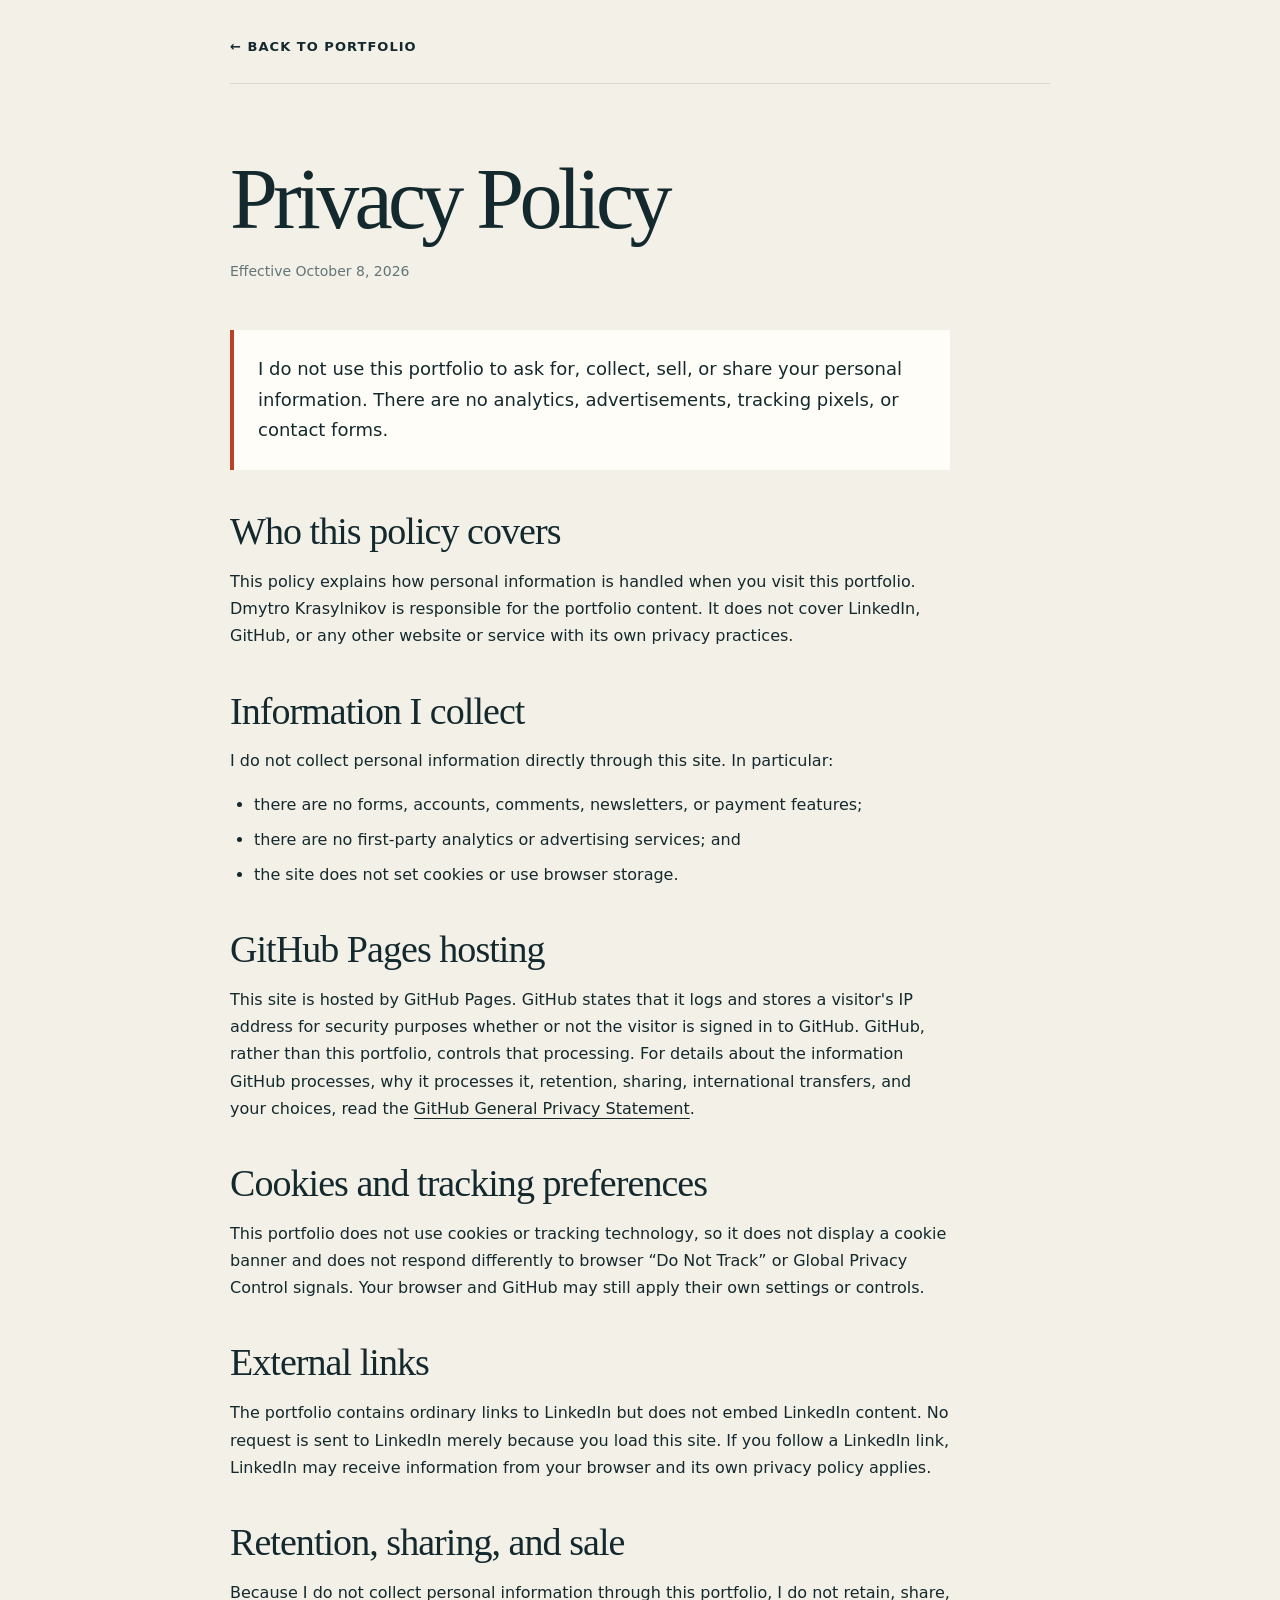
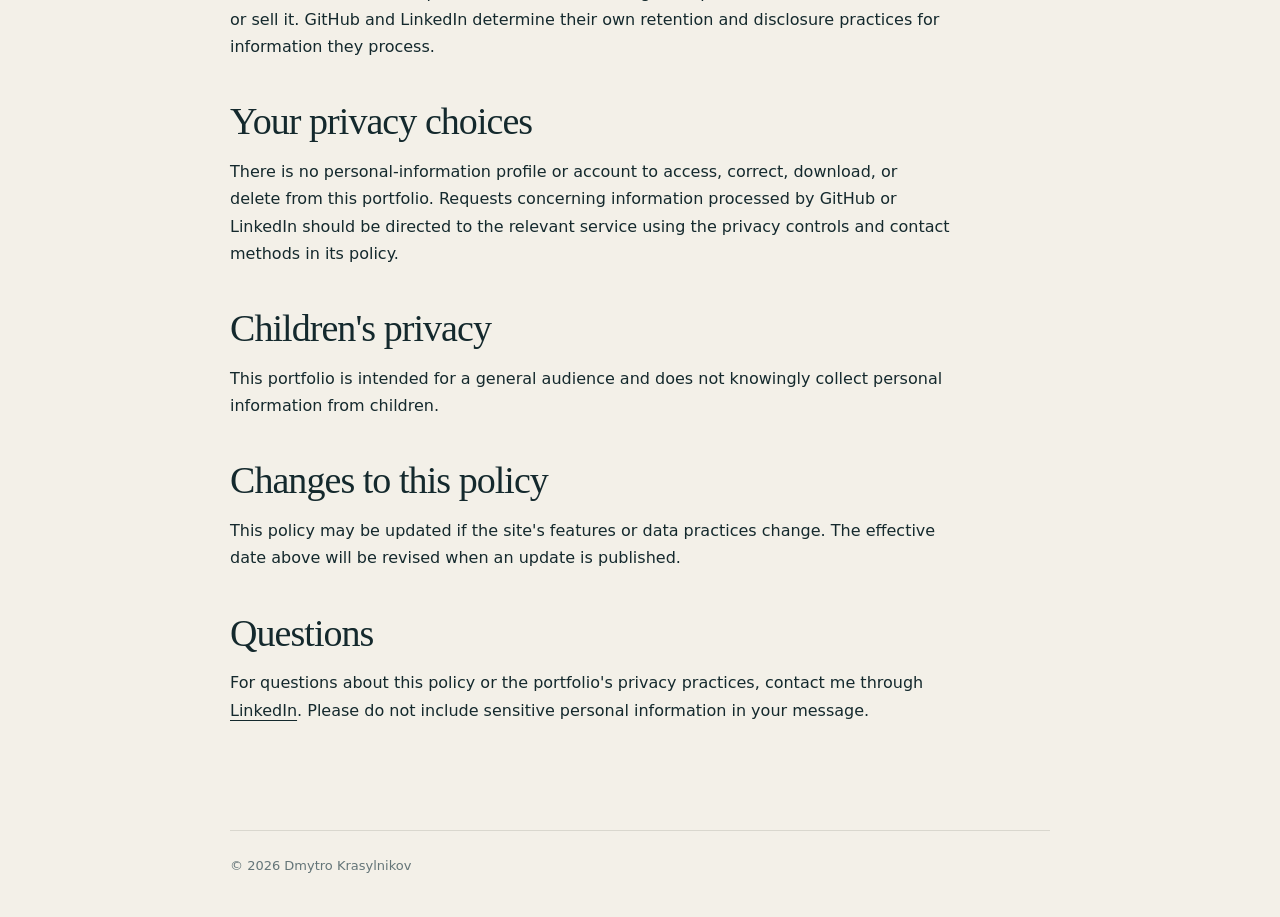
==== privacy.html @ 49774d90 "Clarify portfolio privacy practices" ====
<!doctype html>
<html lang="en">
<head>
  <meta charset="utf-8">
  <meta name="viewport" content="width=device-width, initial-scale=1">
  <meta name="description" content="Privacy policy for Dmytro Krasylnikov's portfolio website.">
  <meta name="referrer" content="no-referrer">
  <meta name="theme-color" content="#f3f0e8">
  <title>Privacy Policy — Dmytro Krasylnikov</title>
  <style>
    :root {
      --ink: #14292d;
      --muted: #647578;
      --paper: #f3f0e8;
      --card: #fffdf7;
      --accent: #b84127;
      --line: #d9d7ce;
      --display: Georgia, "Times New Roman", serif;
      --body: Inter, ui-sans-serif, system-ui, -apple-system, BlinkMacSystemFont, "Segoe UI", sans-serif;
    }

    * { box-sizing: border-box; }
    body { margin: 0; color: var(--ink); background: var(--paper); font-family: var(--body); line-height: 1.7; }
    a { color: inherit; text-underline-offset: 4px; }
    a:hover { color: var(--accent); }
    a:focus-visible { outline: 3px solid var(--accent); outline-offset: 4px; }
    header, main, footer { width: min(100% - 40px, 820px); margin-inline: auto; }
    header { padding: 32px 0 24px; border-bottom: 1px solid var(--line); }
    header a { font-size: 13px; font-weight: 800; letter-spacing: .08em; text-decoration: none; text-transform: uppercase; }
    main { padding: 70px 0 90px; }
    h1, h2 { font-family: var(--display); font-weight: 400; line-height: 1.05; }
    h1 { max-width: 700px; margin: 0 0 16px; font-size: clamp(48px, 10vw, 86px); letter-spacing: -.055em; }
    h2 { margin: 42px 0 12px; font-size: clamp(27px, 5vw, 38px); letter-spacing: -.025em; }
    p, li { max-width: 720px; }
    ul { padding-left: 24px; }
    li + li { margin-top: 8px; }
    .effective-date { margin-bottom: 46px; color: var(--muted); font-size: 14px; }
    .summary { padding: 24px; border-left: 4px solid var(--accent); background: var(--card); font-size: 18px; }
    footer { padding: 24px 0 40px; border-top: 1px solid var(--line); color: var(--muted); font-size: 13px; }

    @media print {
      body { color: #000; background: #fff; }
      header, footer { display: none; }
      main { width: auto; padding: 0; }
    }
  </style>
</head>
<body>
  <header>
    <a href="index.html">← Back to portfolio</a>
  </header>

  <main>
    <h1>Privacy Policy</h1>
    <p class="effective-date">Effective October 8, 2026</p>

    <p class="summary">I do not use this portfolio to ask for, collect, sell, or share your personal information. There are no analytics, advertisements, tracking pixels, or contact forms.</p>

    <h2>Who this policy covers</h2>
    <p>This policy explains how personal information is handled when you visit this portfolio. Dmytro Krasylnikov is responsible for the portfolio content. It does not cover LinkedIn, GitHub, or any other website or service with its own privacy practices.</p>

    <h2>Information I collect</h2>
    <p>I do not collect personal information directly through this site. In particular:</p>
    <ul>
      <li>there are no forms, accounts, comments, newsletters, or payment features;</li>
      <li>there are no first-party analytics or advertising services; and</li>
      <li>the site does not set cookies or use browser storage.</li>
    </ul>

    <h2>GitHub Pages hosting</h2>
    <p>This site is hosted by GitHub Pages. GitHub states that it logs and stores a visitor's IP address for security purposes whether or not the visitor is signed in to GitHub. GitHub, rather than this portfolio, controls that processing. For details about the information GitHub processes, why it processes it, retention, sharing, international transfers, and your choices, read the <a href="https://docs.github.com/en/site-policy/privacy-policies/github-general-privacy-statement" rel="noreferrer">GitHub General Privacy Statement</a>.</p>

    <h2>Cookies and tracking preferences</h2>
    <p>This portfolio does not use cookies or tracking technology, so it does not display a cookie banner and does not respond differently to browser “Do Not Track” or Global Privacy Control signals. Your browser and GitHub may still apply their own settings or controls.</p>

    <h2>External links</h2>
    <p>The portfolio contains ordinary links to LinkedIn but does not embed LinkedIn content. No request is sent to LinkedIn merely because you load this site. If you follow a LinkedIn link, LinkedIn may receive information from your browser and its own privacy policy applies.</p>

    <h2>Retention, sharing, and sale</h2>
    <p>Because I do not collect personal information through this portfolio, I do not retain, share, or sell it. GitHub and LinkedIn determine their own retention and disclosure practices for information they process.</p>

    <h2>Your privacy choices</h2>
    <p>There is no personal-information profile or account to access, correct, download, or delete from this portfolio. Requests concerning information processed by GitHub or LinkedIn should be directed to the relevant service using the privacy controls and contact methods in its policy.</p>

    <h2>Children's privacy</h2>
    <p>This portfolio is intended for a general audience and does not knowingly collect personal information from children.</p>

    <h2>Changes to this policy</h2>
    <p>This policy may be updated if the site's features or data practices change. The effective date above will be revised when an update is published.</p>

    <h2>Questions</h2>
    <p>For questions about this policy or the portfolio's privacy practices, contact me through <a href="https://www.linkedin.com/in/dmytro-krasylnikov-5a0763a7" rel="me noreferrer">LinkedIn</a>. Please do not include sensitive personal information in your message.</p>
  </main>

  <footer>© 2026 Dmytro Krasylnikov</footer>
</body>
</html>
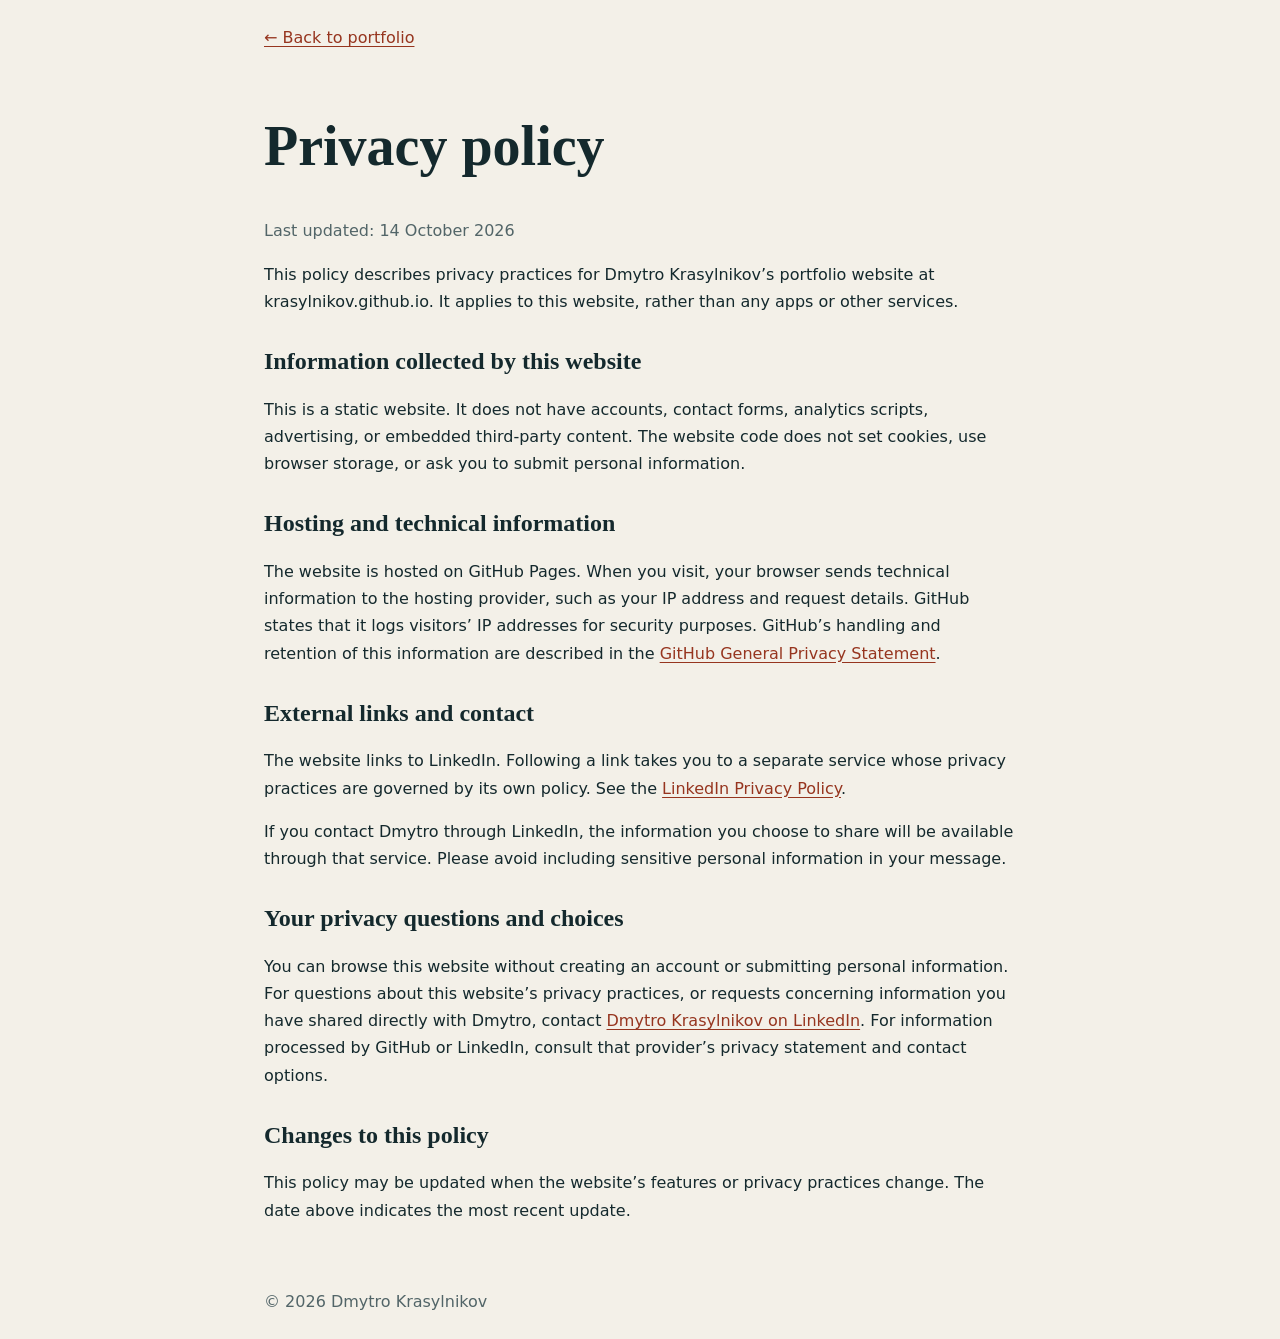
==== commit e4d9a713: "Add portfolio privacy policy and footer link" ====
--- a/privacy.html
+++ b/privacy.html
@@ -3,95 +3,46 @@
 <head>
   <meta charset="utf-8">
   <meta name="viewport" content="width=device-width, initial-scale=1">
-  <meta name="description" content="Privacy policy for Dmytro Krasylnikov's portfolio website.">
-  <meta name="referrer" content="no-referrer">
-  <meta name="theme-color" content="#f3f0e8">
+  <meta name="description" content="Privacy policy for Dmytro Krasylnikov’s portfolio website.">
   <title>Privacy Policy — Dmytro Krasylnikov</title>
   <style>
-    :root {
-      --ink: #14292d;
-      --muted: #647578;
-      --paper: #f3f0e8;
-      --card: #fffdf7;
-      --accent: #b84127;
-      --line: #d9d7ce;
-      --display: Georgia, "Times New Roman", serif;
-      --body: Inter, ui-sans-serif, system-ui, -apple-system, BlinkMacSystemFont, "Segoe UI", sans-serif;
-    }
-
+    :root { color-scheme: light; }
     * { box-sizing: border-box; }
-    body { margin: 0; color: var(--ink); background: var(--paper); font-family: var(--body); line-height: 1.7; }
-    a { color: inherit; text-underline-offset: 4px; }
-    a:hover { color: var(--accent); }
-    a:focus-visible { outline: 3px solid var(--accent); outline-offset: 4px; }
-    header, main, footer { width: min(100% - 40px, 820px); margin-inline: auto; }
-    header { padding: 32px 0 24px; border-bottom: 1px solid var(--line); }
-    header a { font-size: 13px; font-weight: 800; letter-spacing: .08em; text-decoration: none; text-transform: uppercase; }
-    main { padding: 70px 0 90px; }
-    h1, h2 { font-family: var(--display); font-weight: 400; line-height: 1.05; }
-    h1 { max-width: 700px; margin: 0 0 16px; font-size: clamp(48px, 10vw, 86px); letter-spacing: -.055em; }
-    h2 { margin: 42px 0 12px; font-size: clamp(27px, 5vw, 38px); letter-spacing: -.025em; }
-    p, li { max-width: 720px; }
-    ul { padding-left: 24px; }
-    li + li { margin-top: 8px; }
-    .effective-date { margin-bottom: 46px; color: var(--muted); font-size: 14px; }
-    .summary { padding: 24px; border-left: 4px solid var(--accent); background: var(--card); font-size: 18px; }
-    footer { padding: 24px 0 40px; border-top: 1px solid var(--line); color: var(--muted); font-size: 13px; }
-
-    @media print {
-      body { color: #000; background: #fff; }
-      header, footer { display: none; }
-      main { width: auto; padding: 0; }
-    }
+    body { margin: 0; background: #f3f0e8; color: #14292d; font-family: system-ui, sans-serif; line-height: 1.7; }
+    header, main, footer { max-width: 800px; margin: auto; padding: 24px; }
+    main { padding-top: 0; }
+    h1, h2 { font-family: Georgia, serif; line-height: 1.2; }
+    h1 { font-size: clamp(2.2rem, 6vw, 3.5rem); }
+    h2 { margin-top: 2rem; }
+    a { color: #96351f; text-underline-offset: 3px; }
+    a:focus-visible { outline: 3px solid #b84127; outline-offset: 4px; }
+    .updated, footer { color: #526568; }
+    @media print { body { background: white; color: black; } a { color: black; } }
   </style>
 </head>
 <body>
-  <header>
-    <a href="index.html">← Back to portfolio</a>
-  </header>
+  <header><a href="index.html">← Back to portfolio</a></header>
+  <main id="main-content">
+    <h1>Privacy policy</h1>
+    <p class="updated">Last updated: <time datetime="2026-10-14">14 October 2026</time></p>
+    <p>This policy describes privacy practices for Dmytro Krasylnikov’s portfolio website at krasylnikov.github.io. It applies to this website, rather than any apps or other services.</p>
 
-  <main>
-    <h1>Privacy Policy</h1>
-    <p class="effective-date">Effective October 8, 2026</p>
+    <h2>Information collected by this website</h2>
+    <p>This is a static website. It does not have accounts, contact forms, analytics scripts, advertising, or embedded third-party content. The website code does not set cookies, use browser storage, or ask you to submit personal information.</p>
 
-    <p class="summary">I do not use this portfolio to ask for, collect, sell, or share your personal information. There are no analytics, advertisements, tracking pixels, or contact forms.</p>
+    <h2>Hosting and technical information</h2>
+    <p>The website is hosted on GitHub Pages. When you visit, your browser sends technical information to the hosting provider, such as your IP address and request details. GitHub states that it logs visitors’ IP addresses for security purposes. GitHub’s handling and retention of this information are described in the <a href="https://docs.github.com/en/site-policy/privacy-policies/github-general-privacy-statement">GitHub General Privacy Statement</a>.</p>
 
-    <h2>Who this policy covers</h2>
-    <p>This policy explains how personal information is handled when you visit this portfolio. Dmytro Krasylnikov is responsible for the portfolio content. It does not cover LinkedIn, GitHub, or any other website or service with its own privacy practices.</p>
+    <h2>External links and contact</h2>
+    <p>The website links to LinkedIn. Following a link takes you to a separate service whose privacy practices are governed by its own policy. See the <a href="https://www.linkedin.com/legal/privacy-policy">LinkedIn Privacy Policy</a>.</p>
+    <p>If you contact Dmytro through LinkedIn, the information you choose to share will be available through that service. Please avoid including sensitive personal information in your message.</p>
 
-    <h2>Information I collect</h2>
-    <p>I do not collect personal information directly through this site. In particular:</p>
-    <ul>
-      <li>there are no forms, accounts, comments, newsletters, or payment features;</li>
-      <li>there are no first-party analytics or advertising services; and</li>
-      <li>the site does not set cookies or use browser storage.</li>
-    </ul>
-
-    <h2>GitHub Pages hosting</h2>
-    <p>This site is hosted by GitHub Pages. GitHub states that it logs and stores a visitor's IP address for security purposes whether or not the visitor is signed in to GitHub. GitHub, rather than this portfolio, controls that processing. For details about the information GitHub processes, why it processes it, retention, sharing, international transfers, and your choices, read the <a href="https://docs.github.com/en/site-policy/privacy-policies/github-general-privacy-statement" rel="noreferrer">GitHub General Privacy Statement</a>.</p>
-
-    <h2>Cookies and tracking preferences</h2>
-    <p>This portfolio does not use cookies or tracking technology, so it does not display a cookie banner and does not respond differently to browser “Do Not Track” or Global Privacy Control signals. Your browser and GitHub may still apply their own settings or controls.</p>
-
-    <h2>External links</h2>
-    <p>The portfolio contains ordinary links to LinkedIn but does not embed LinkedIn content. No request is sent to LinkedIn merely because you load this site. If you follow a LinkedIn link, LinkedIn may receive information from your browser and its own privacy policy applies.</p>
-
-    <h2>Retention, sharing, and sale</h2>
-    <p>Because I do not collect personal information through this portfolio, I do not retain, share, or sell it. GitHub and LinkedIn determine their own retention and disclosure practices for information they process.</p>
-
-    <h2>Your privacy choices</h2>
-    <p>There is no personal-information profile or account to access, correct, download, or delete from this portfolio. Requests concerning information processed by GitHub or LinkedIn should be directed to the relevant service using the privacy controls and contact methods in its policy.</p>
-
-    <h2>Children's privacy</h2>
-    <p>This portfolio is intended for a general audience and does not knowingly collect personal information from children.</p>
+    <h2>Your privacy questions and choices</h2>
+    <p>You can browse this website without creating an account or submitting personal information. For questions about this website’s privacy practices, or requests concerning information you have shared directly with Dmytro, contact <a href="https://www.linkedin.com/in/dmytro-krasylnikov-5a0763a7">Dmytro Krasylnikov on LinkedIn</a>. For information processed by GitHub or LinkedIn, consult that provider’s privacy statement and contact options.</p>
 
     <h2>Changes to this policy</h2>
-    <p>This policy may be updated if the site's features or data practices change. The effective date above will be revised when an update is published.</p>
-
-    <h2>Questions</h2>
-    <p>For questions about this policy or the portfolio's privacy practices, contact me through <a href="https://www.linkedin.com/in/dmytro-krasylnikov-5a0763a7" rel="me noreferrer">LinkedIn</a>. Please do not include sensitive personal information in your message.</p>
+    <p>This policy may be updated when the website’s features or privacy practices change. The date above indicates the most recent update.</p>
   </main>
-
   <footer>© 2026 Dmytro Krasylnikov</footer>
 </body>
 </html>
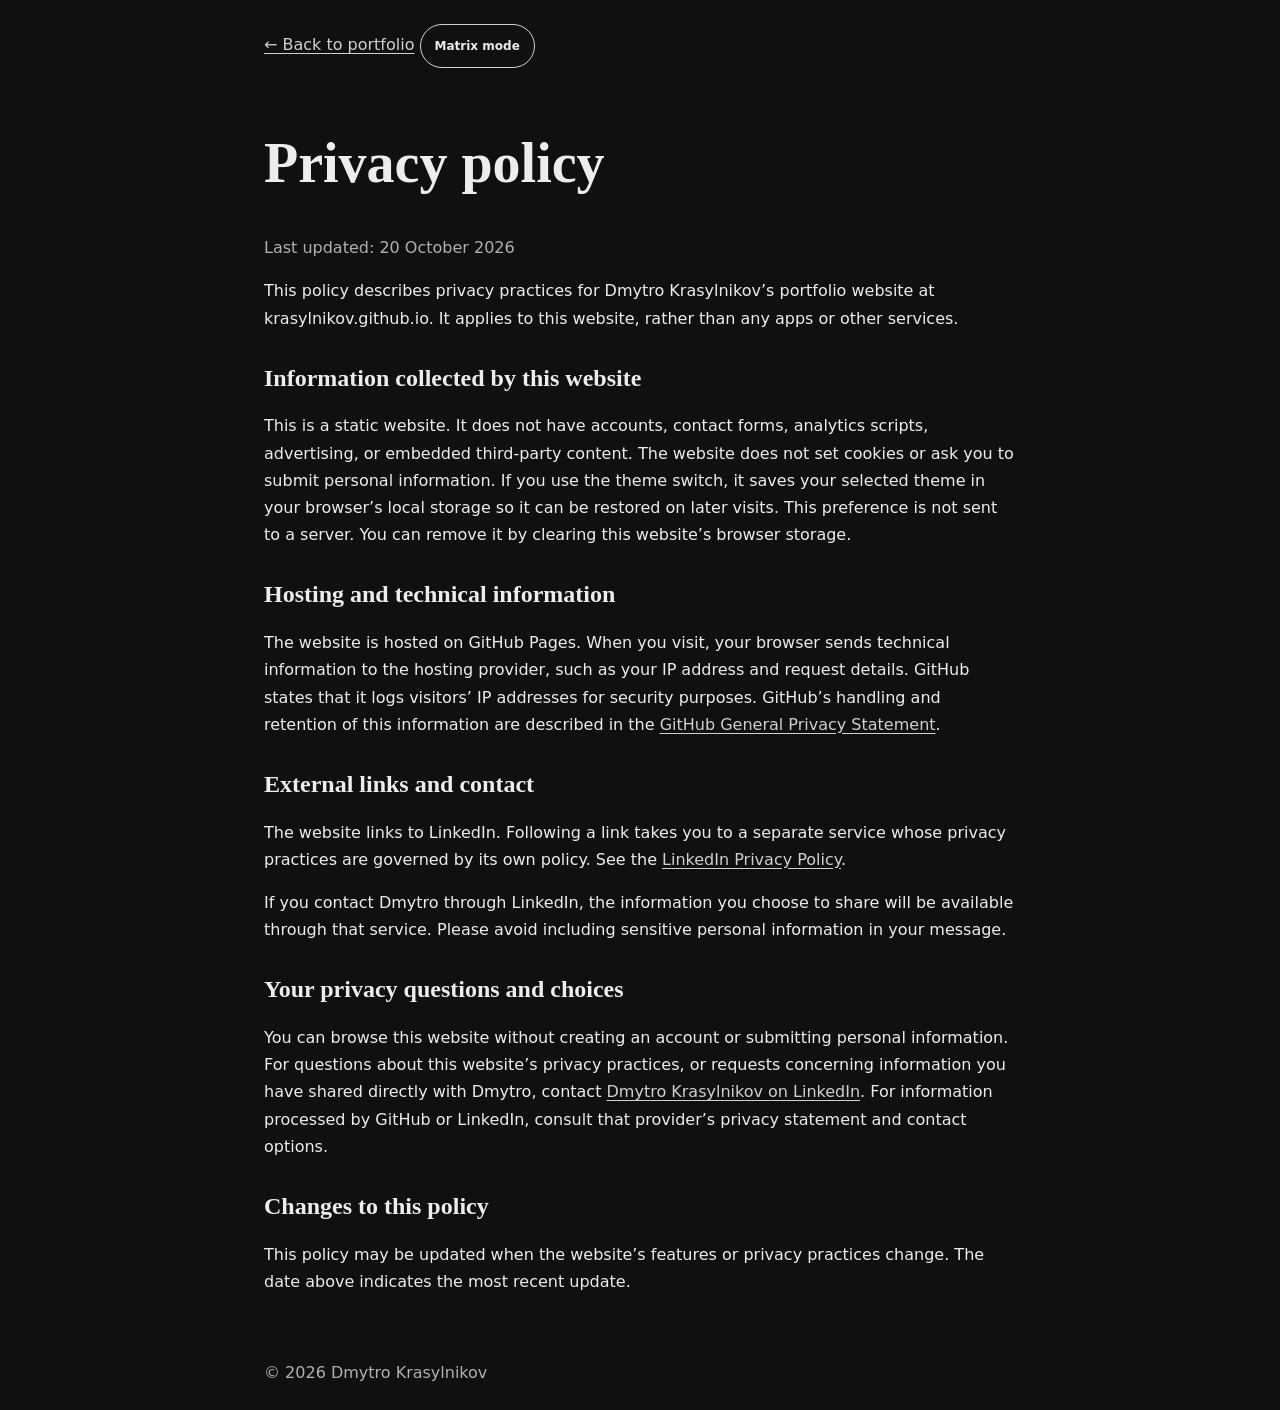
==== commit 72055ede: "Add MIT license and switchable noir and Matrix themes" ====
--- a/privacy.html
+++ b/privacy.html
@@ -4,31 +4,34 @@
   <meta charset="utf-8">
   <meta name="viewport" content="width=device-width, initial-scale=1">
   <meta name="description" content="Privacy policy for Dmytro Krasylnikov’s portfolio website.">
+  <meta name="theme-color" content="#101010">
   <title>Privacy Policy — Dmytro Krasylnikov</title>
   <style>
-    :root { color-scheme: light; }
+    :root { color-scheme: dark; }
     * { box-sizing: border-box; }
-    body { margin: 0; background: #f3f0e8; color: #14292d; font-family: system-ui, sans-serif; line-height: 1.7; }
+    body { margin: 0; background: #101010; color: #ededed; font-family: system-ui, sans-serif; line-height: 1.7; }
     header, main, footer { max-width: 800px; margin: auto; padding: 24px; }
     main { padding-top: 0; }
     h1, h2 { font-family: Georgia, serif; line-height: 1.2; }
     h1 { font-size: clamp(2.2rem, 6vw, 3.5rem); }
     h2 { margin-top: 2rem; }
-    a { color: #96351f; text-underline-offset: 3px; }
-    a:focus-visible { outline: 3px solid #b84127; outline-offset: 4px; }
-    .updated, footer { color: #526568; }
-    @media print { body { background: white; color: black; } a { color: black; } }
+    a { color: #d0d0d0; text-underline-offset: 3px; }
+    a:focus-visible { outline: 3px solid #d0d0d0; outline-offset: 4px; }
+    .updated, footer { color: #b0b0b0; }
+    @media print { :root { color-scheme: light; } .updated, footer { color: #333; } body { background: white; color: black; } a { color: black; } }
   </style>
+  <link rel="stylesheet" href="theme.css">
+  <script src="theme.js"></script>
 </head>
 <body>
-  <header><a href="index.html">← Back to portfolio</a></header>
+  <header><a href="index.html">← Back to portfolio</a> <button class="theme-toggle" type="button" aria-pressed="false" hidden>Matrix mode</button></header>
   <main id="main-content">
     <h1>Privacy policy</h1>
-    <p class="updated">Last updated: <time datetime="2026-10-14">14 October 2026</time></p>
+    <p class="updated">Last updated: <time datetime="2026-10-20">20 October 2026</time></p>
     <p>This policy describes privacy practices for Dmytro Krasylnikov’s portfolio website at krasylnikov.github.io. It applies to this website, rather than any apps or other services.</p>
 
     <h2>Information collected by this website</h2>
-    <p>This is a static website. It does not have accounts, contact forms, analytics scripts, advertising, or embedded third-party content. The website code does not set cookies, use browser storage, or ask you to submit personal information.</p>
+    <p>This is a static website. It does not have accounts, contact forms, analytics scripts, advertising, or embedded third-party content. The website does not set cookies or ask you to submit personal information. If you use the theme switch, it saves your selected theme in your browser’s local storage so it can be restored on later visits. This preference is not sent to a server. You can remove it by clearing this website’s browser storage.</p>
 
     <h2>Hosting and technical information</h2>
     <p>The website is hosted on GitHub Pages. When you visit, your browser sends technical information to the hosting provider, such as your IP address and request details. GitHub states that it logs visitors’ IP addresses for security purposes. GitHub’s handling and retention of this information are described in the <a href="https://docs.github.com/en/site-policy/privacy-policies/github-general-privacy-statement">GitHub General Privacy Statement</a>.</p>
--- a/theme.css
+++ b/theme.css
@@ -0,0 +1,46 @@
+.theme-toggle {
+  min-height: 44px;
+  padding: 9px 14px;
+  border: 1px solid var(--accent, #d0d0d0);
+  border-radius: 999px;
+  color: var(--ink, #ededed);
+  background: var(--paper, #101010);
+  font: 700 12px system-ui, sans-serif;
+  cursor: pointer;
+}
+.theme-toggle:hover { color: var(--paper, #101010); background: var(--ink, #ededed); }
+.theme-toggle:focus-visible { outline: 3px solid var(--accent, #d0d0d0); outline-offset: 4px; }
+@media screen {
+  :root[data-theme="matrix"] {
+    --ink: #b7ffc8;
+    --muted: #82c997;
+    --paper: #030a05;
+    --card: #0a1b0f;
+    --accent: #39ff77;
+    --accent-bright: #39ff77;
+    --aqua: #0b2012;
+    --line: #285c37;
+    --display: "Courier New", monospace;
+    --body: "Courier New", monospace;
+  }
+  [data-theme="matrix"] body { color: var(--ink); background: var(--paper); font-family: var(--body); }
+  [data-theme="matrix"] .site-header { background: rgba(3, 10, 5, .94); }
+  [data-theme="matrix"] .band, [data-theme="matrix"] footer { color: var(--ink); background: #020603; }
+  [data-theme="matrix"] .hero-note, [data-theme="matrix"] .school, [data-theme="matrix"] .quote { background: var(--card); }
+  [data-theme="matrix"] .hero::before, [data-theme="matrix"] .hero-note,
+  [data-theme="matrix"] .job, [data-theme="matrix"] .skill-list li,
+  [data-theme="matrix"] .copyright { border-color: var(--line); }
+  [data-theme="matrix"] .job time, [data-theme="matrix"] .job .place,
+  [data-theme="matrix"] .job p, [data-theme="matrix"] .school p,
+  [data-theme="matrix"] .updated { color: var(--muted); }
+  [data-theme="matrix"] .job .company { color: var(--accent); }
+  [data-theme="matrix"] h1, [data-theme="matrix"] h2 { font-family: var(--display); }
+  [data-theme="matrix"] a:focus-visible { outline-color: var(--accent); }
+  [data-theme="matrix"] main > p a, [data-theme="matrix"] header > a { color: var(--accent); }
+  [data-theme="matrix"] h1 span { text-shadow: 0 0 22px rgba(57, 255, 119, .2); }
+}
+@media (max-width: 760px) {
+  .site-header nav { gap: 10px; }
+  .site-header .profile-link { padding-inline: 10px; }
+}
+@media print { .theme-toggle { display: none; } }
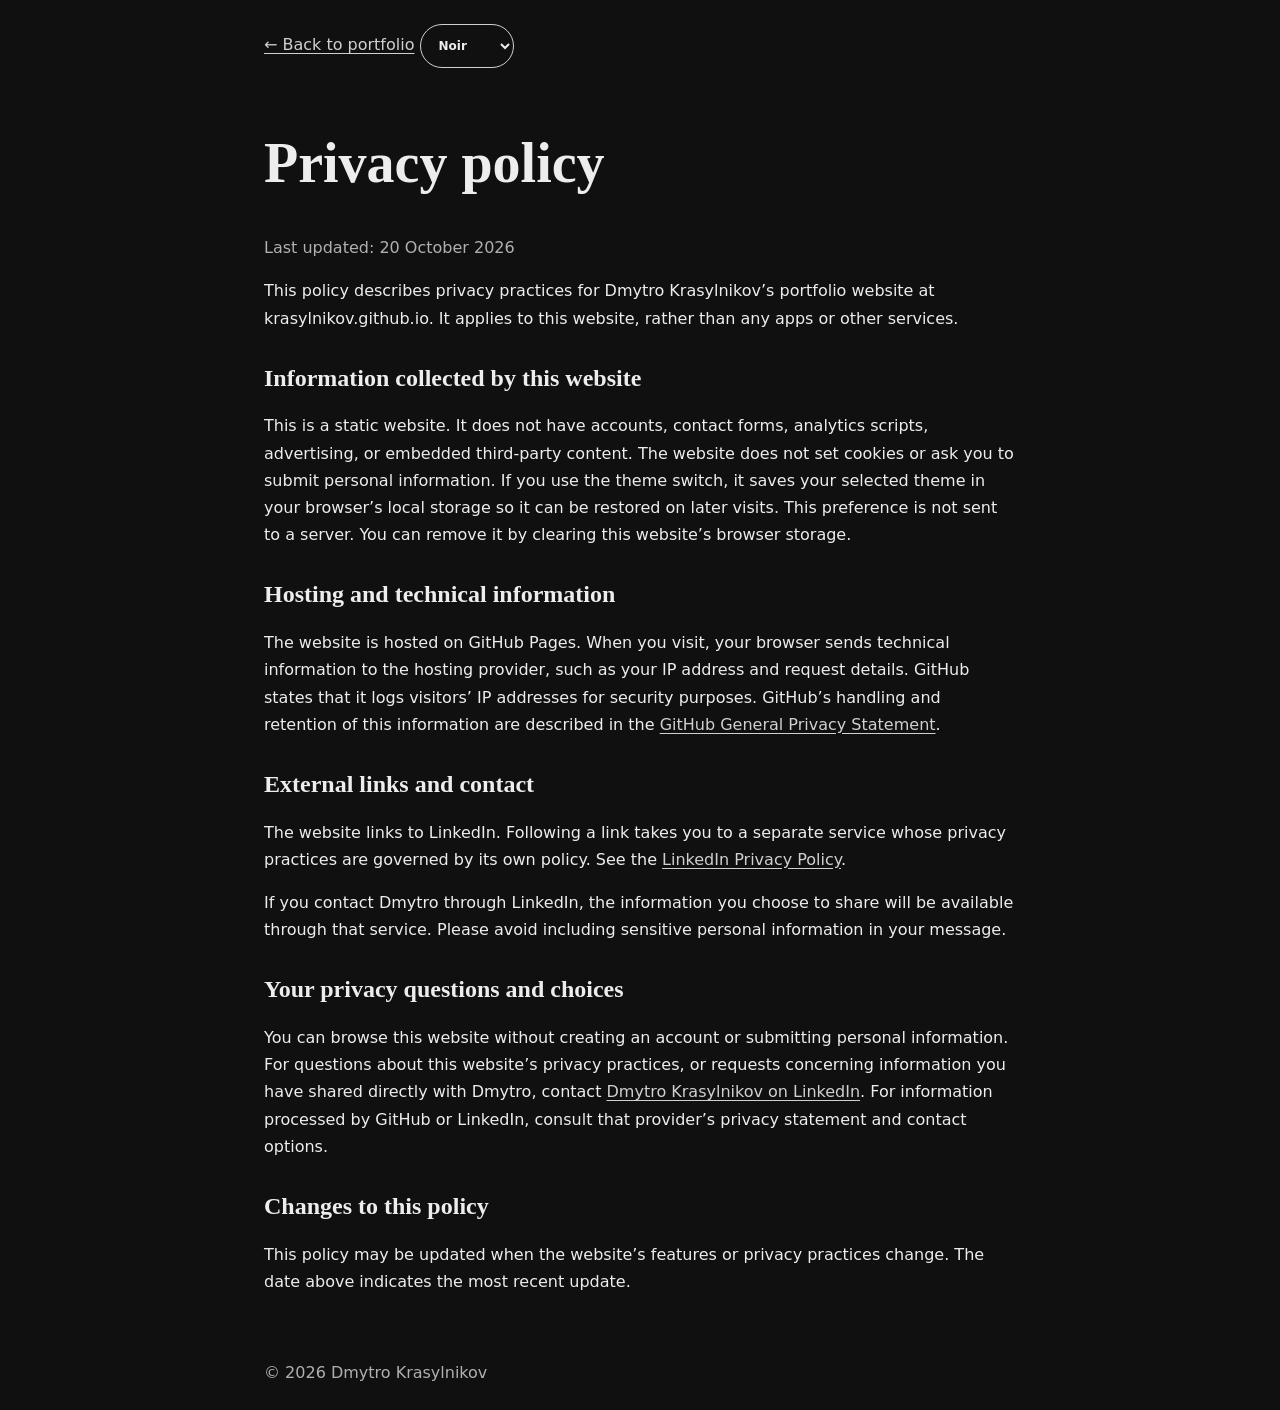
==== commit 4aab3daa: "Add Lego-inspired theme and three-theme selector" ====
--- a/privacy.html
+++ b/privacy.html
@@ -24,7 +24,7 @@
   <script src="theme.js"></script>
 </head>
 <body>
-  <header><a href="index.html">← Back to portfolio</a> <button class="theme-toggle" type="button" aria-pressed="false" hidden>Matrix mode</button></header>
+  <header><a href="index.html">← Back to portfolio</a> <select class="theme-toggle" aria-label="Color theme" hidden><option value="noir">Noir</option><option value="matrix">Matrix</option><option value="lego">Lego</option></select></header>
   <main id="main-content">
     <h1>Privacy policy</h1>
     <p class="updated">Last updated: <time datetime="2026-10-20">20 October 2026</time></p>
--- a/theme.css
+++ b/theme.css
@@ -44,3 +44,43 @@
   .site-header .profile-link { padding-inline: 10px; }
 }
 @media print { .theme-toggle { display: none; } }
+
+@media screen {
+  :root[data-theme="lego"] {
+    color-scheme: light;
+    --ink: #172b4d;
+    --muted: #3d4c61;
+    --paper: #fff8df;
+    --card: #ffffff;
+    --accent: #b21f24;
+    --accent-bright: #ffdf52;
+    --aqua: #ffcf00;
+    --line: #172b4d;
+    --display: "Arial Black", "Trebuchet MS", sans-serif;
+    --body: "Trebuchet MS", Arial, sans-serif;
+  }
+  [data-theme="lego"] body { color: var(--ink); background: var(--paper); font-family: var(--body); }
+  [data-theme="lego"] .site-header { background: #ffcf00; border-bottom: 4px solid var(--ink); }
+  [data-theme="lego"] h1, [data-theme="lego"] h2 { font-family: var(--display); font-weight: 900; letter-spacing: -.045em; }
+  [data-theme="lego"] h1 span { font-style: normal; }
+  [data-theme="lego"] .hero::before { border: 0; border-radius: 12px; background: #ffcf00; background-image: radial-gradient(circle at center, #ffe46b 0 10px, #cba400 11px 13px, transparent 14px); background-size: 48px 48px; }
+  [data-theme="lego"] .hero-note, [data-theme="lego"] .quote,
+  [data-theme="lego"] .school { border: 3px solid var(--ink); border-radius: 8px; box-shadow: 6px 6px 0 var(--ink); background: var(--card); }
+  [data-theme="lego"] .quote { background: #ffcf00; }
+  [data-theme="lego"] .button, [data-theme="lego"] .skill-list li,
+  [data-theme="lego"] .theme-toggle, [data-theme="lego"] .profile-link { border: 2px solid var(--ink); border-radius: 6px; box-shadow: 3px 3px 0 var(--ink); }
+  [data-theme="lego"] .button.primary { color: #fff; background: #b21f24; }
+  [data-theme="lego"] .button:hover { color: #fff; background: #0755a1; }
+  [data-theme="lego"] .band { color: #fff; background: #0755a1; }
+  [data-theme="lego"] .band .section-label { color: #ffdf52; }
+  [data-theme="lego"] .job time, [data-theme="lego"] .job .place,
+  [data-theme="lego"] .job p { color: #fff; }
+  [data-theme="lego"] .job .company { color: #ffdf52; }
+  [data-theme="lego"] .job { border-color: #77abe0; }
+  [data-theme="lego"] .school p, [data-theme="lego"] .updated { color: var(--muted); }
+  [data-theme="lego"] footer { color: #fff; background: #b21f24; }
+  [data-theme="lego"] footer .section-label { color: #ffdf52; }
+  [data-theme="lego"] main > p a, [data-theme="lego"] header > a { color: #0755a1; }
+  [data-theme="lego"] a:focus-visible { outline-color: #172b4d; }
+  [data-theme="lego"] .band a:focus-visible, [data-theme="lego"] footer a:focus-visible { outline-color: #ffdf52; }
+}
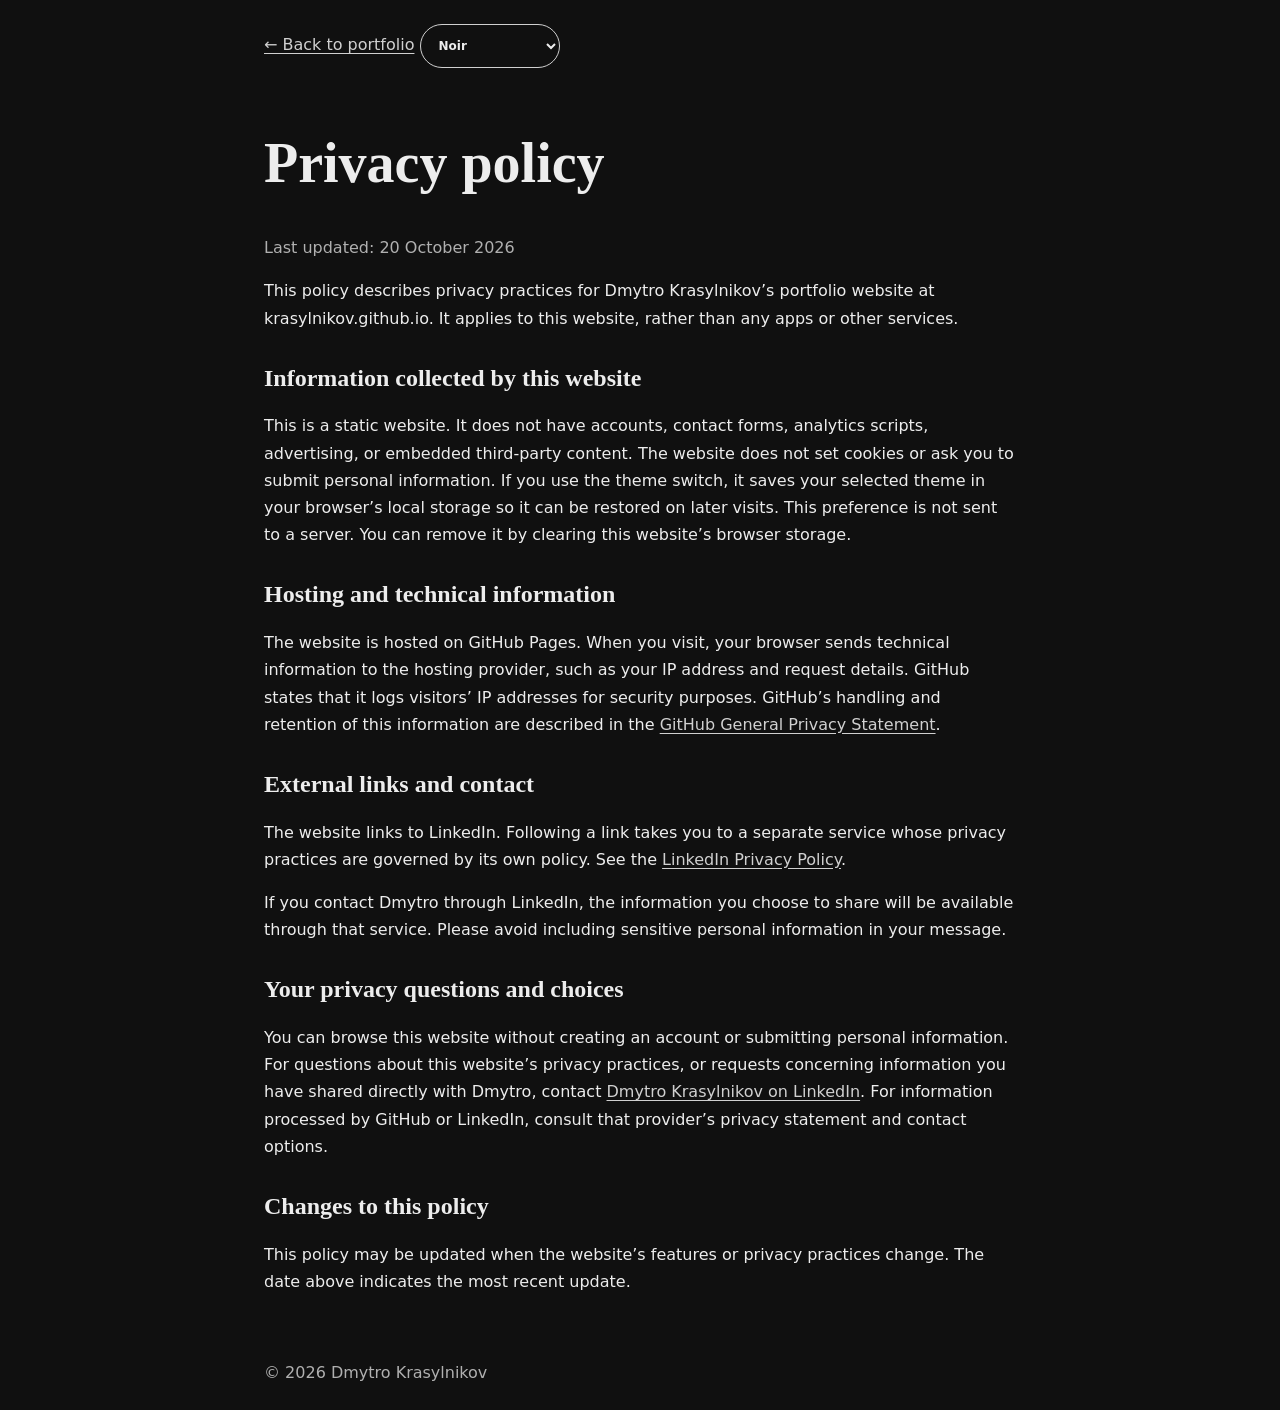
==== commit f455672b: "more themes" ====
--- a/privacy.html
+++ b/privacy.html
@@ -24,7 +24,7 @@
   <script src="theme.js"></script>
 </head>
 <body>
-  <header><a href="index.html">← Back to portfolio</a> <select class="theme-toggle" aria-label="Color theme" hidden><option value="noir">Noir</option><option value="matrix">Matrix</option><option value="lego">Lego</option></select></header>
+  <header><a href="index.html">← Back to portfolio</a> <select class="theme-toggle" aria-label="Color theme" hidden><option value="noir">Noir</option><option value="matrix">Matrix</option><option value="lego">Lego</option><option value="transformers">Transformers</option><option value="farm">Farm</option></select></header>
   <main id="main-content">
     <h1>Privacy policy</h1>
     <p class="updated">Last updated: <time datetime="2026-10-20">20 October 2026</time></p>
--- a/theme.css
+++ b/theme.css
@@ -84,3 +84,81 @@
   [data-theme="lego"] a:focus-visible { outline-color: #172b4d; }
   [data-theme="lego"] .band a:focus-visible, [data-theme="lego"] footer a:focus-visible { outline-color: #ffdf52; }
 }
+
+@media screen {
+  :root[data-theme="transformers"] {
+    --ink: #edf4fc;
+    --muted: #b1c2d5;
+    --paper: #101925;
+    --card: #202f42;
+    --accent: #ff8e89;
+    --accent-bright: #80d9ff;
+    --aqua: #142a43;
+    --line: #526d88;
+    --display: "Arial Black", "Trebuchet MS", sans-serif;
+    --body: "Trebuchet MS", Arial, sans-serif;
+  }
+  [data-theme="transformers"] body { color: var(--ink); background: var(--paper); font-family: var(--body); }
+  [data-theme="transformers"] .site-header { background: linear-gradient(135deg, #293c51, #101925 70%); border-bottom: 3px solid #d03b40; }
+  [data-theme="transformers"] h1, [data-theme="transformers"] h2 { font-family: var(--display); font-weight: 900; letter-spacing: -.045em; }
+  [data-theme="transformers"] h1 span { font-style: normal; color: #80d9ff; text-shadow: 0 3px 0 #153e62; }
+  [data-theme="transformers"] .hero::before { border: 2px solid #526d88; border-radius: 0; transform: rotate(30deg); background: repeating-linear-gradient(90deg, transparent 0 46px, #526d8833 47px 48px), linear-gradient(135deg, #233e5d, #101925); }
+  [data-theme="transformers"] .hero-note, [data-theme="transformers"] .quote,
+  [data-theme="transformers"] .school { background: linear-gradient(135deg, #2b4058, #182637); border: 1px solid var(--line); border-top: 4px solid #80d9ff; border-radius: 2px; box-shadow: 5px 5px 0 #080f18; }
+  [data-theme="transformers"] .quote { border-left: 5px solid #d03b40; }
+  [data-theme="transformers"] .button, [data-theme="transformers"] .profile-link,
+  [data-theme="transformers"] .theme-toggle, [data-theme="transformers"] .skill-list li { border-radius: 3px; border-color: var(--line); }
+  [data-theme="transformers"] .button.primary { color: #fff; background: #a9232b; border-color: #ff8e89; }
+  [data-theme="transformers"] .button:hover { color: #fff; background: #185580; border-color: #80d9ff; }
+  [data-theme="transformers"] .band { color: var(--ink); background: #0b1420; border-block: 2px solid #526d88; }
+  [data-theme="transformers"] .job { border-color: var(--line); }
+  [data-theme="transformers"] .job time, [data-theme="transformers"] .job .place,
+  [data-theme="transformers"] .job p, [data-theme="transformers"] .school p,
+  [data-theme="transformers"] .updated { color: var(--muted); }
+  [data-theme="transformers"] .job .company { color: #80d9ff; }
+  [data-theme="transformers"] footer { color: var(--ink); background: linear-gradient(135deg, #3c1723, #101925 75%); border-top: 4px solid #d03b40; }
+  [data-theme="transformers"] main > p a, [data-theme="transformers"] header > a { color: #80d9ff; }
+  [data-theme="transformers"] a:focus-visible { outline-color: #80d9ff; }
+}
+
+@media screen {
+  :root[data-theme="farm"] {
+    color-scheme: light;
+    --ink: #293d27;
+    --muted: #566247;
+    --paper: #f8f1df;
+    --card: #fffbef;
+    --accent: #804127;
+    --accent-bright: #f1d494;
+    --aqua: #e0e7c5;
+    --line: #a3ae83;
+    --display: Georgia, "Times New Roman", serif;
+    --body: "Trebuchet MS", Arial, sans-serif;
+  }
+  [data-theme="farm"] body { color: var(--ink); background: var(--paper); font-family: var(--body); }
+  [data-theme="farm"] .site-header { background: rgba(248, 241, 223, .96); border-bottom: 2px solid var(--line); }
+  [data-theme="farm"] h1, [data-theme="farm"] h2 { font-family: var(--display); }
+  [data-theme="farm"] h1 span { color: #496b35; }
+  [data-theme="farm"] .hero::before { border: 2px solid #acb780; background: repeating-linear-gradient(155deg, #d5dfb5 0 18px, #b7cb90 19px 23px); border-radius: 48% 48% 12% 12%; }
+  [data-theme="farm"] .hero-note, [data-theme="farm"] .school {
+    background: var(--card); border: 1px solid var(--line); border-radius: 8px; box-shadow: 4px 5px 0 #d7cfb7;
+  }
+  [data-theme="farm"] .hero-note { border-top: 5px solid #804127; }
+  [data-theme="farm"] .button, [data-theme="farm"] .profile-link,
+  [data-theme="farm"] .theme-toggle { border-radius: 8px; }
+  [data-theme="farm"] .button.primary { color: #fffbef; background: #3e5a32; border-color: #3e5a32; }
+  [data-theme="farm"] .button:hover { color: #fffbef; background: #804127; border-color: #804127; }
+  [data-theme="farm"] .band { color: #fffbef; background: #30472c; border-block: 5px double #98ad77; }
+  [data-theme="farm"] .job { border-color: #91a77d; }
+  [data-theme="farm"] .job time, [data-theme="farm"] .job .place,
+  [data-theme="farm"] .job p { color: #dee8cb; }
+  [data-theme="farm"] .job .company { color: #f1d494; }
+  [data-theme="farm"] .skill-list li { border-color: #a3ae83; }
+  [data-theme="farm"] .quote { background: #eee0b9; border-left-color: #804127; border-radius: 0 12px 12px 0; }
+  [data-theme="farm"] .school p, [data-theme="farm"] .updated { color: var(--muted); }
+  [data-theme="farm"] footer { color: #fffbef; background: #653b2b; border-top: 5px double #d3b98d; }
+  [data-theme="farm"] footer .section-label { color: #f1d494; }
+  [data-theme="farm"] main > p a, [data-theme="farm"] header > a { color: #804127; }
+  [data-theme="farm"] a:focus-visible { outline-color: #804127; }
+  [data-theme="farm"] .band a:focus-visible, [data-theme="farm"] footer a:focus-visible { outline-color: #f1d494; }
+}
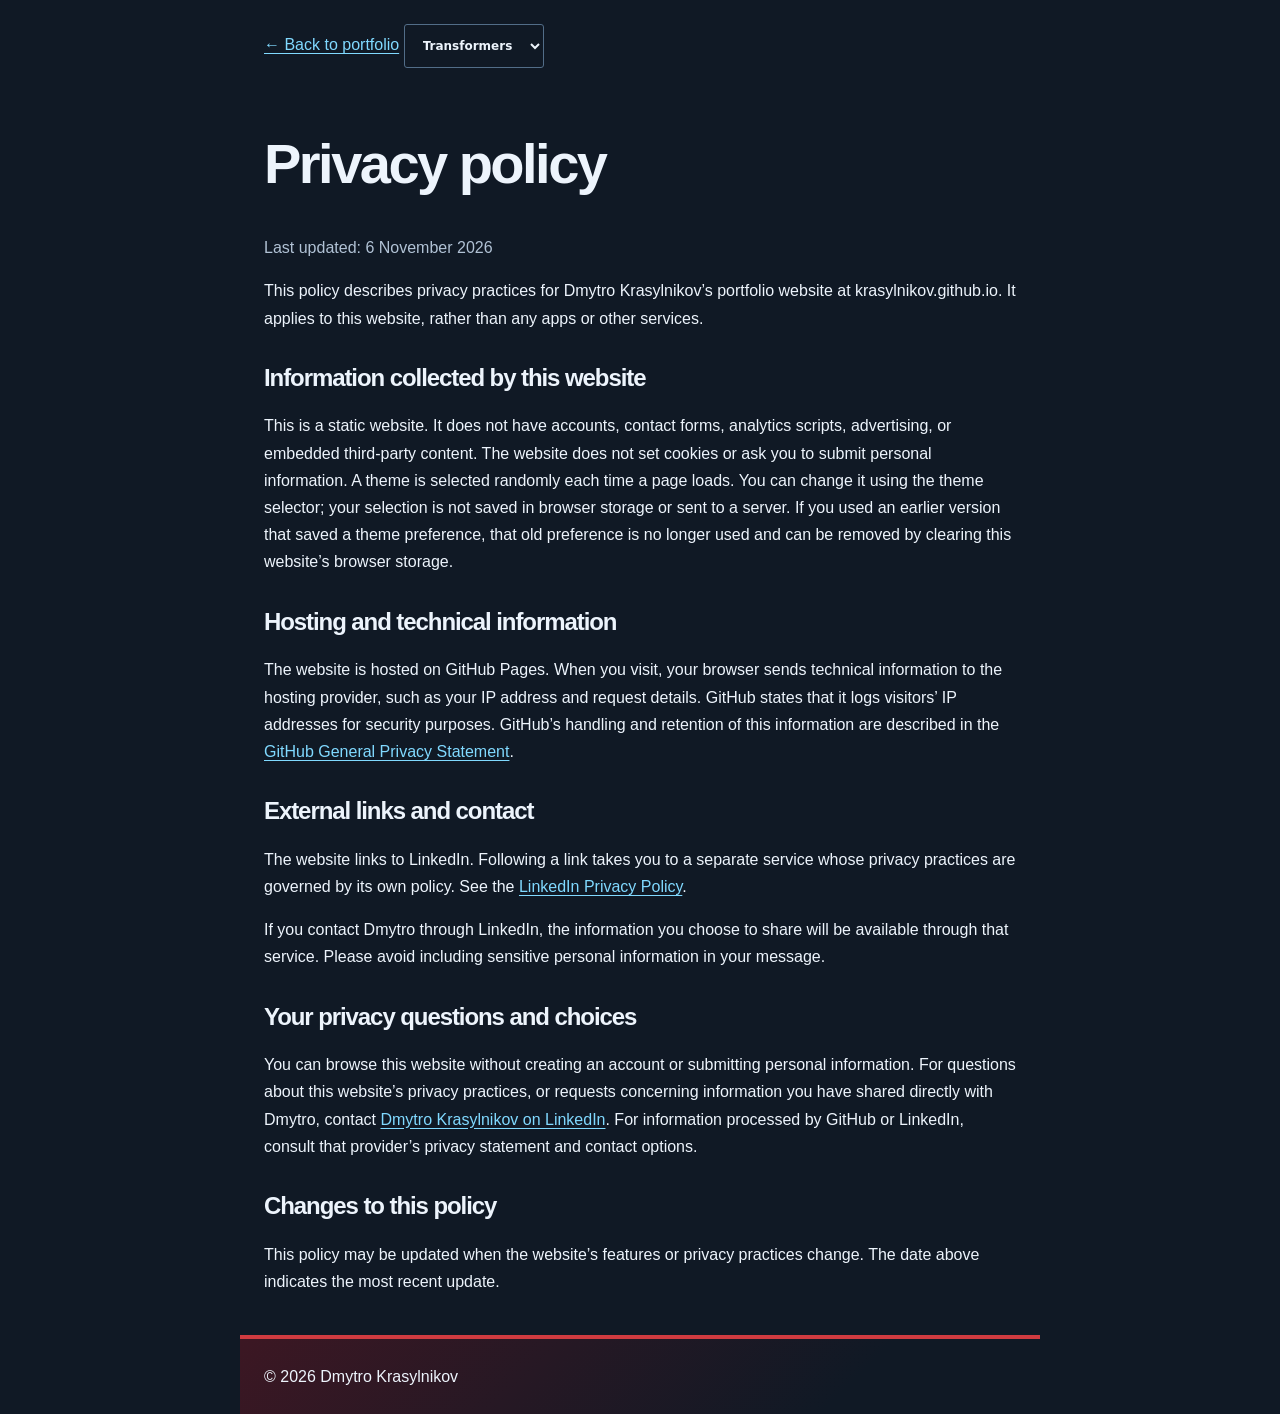
==== commit 51dee6d9: "Choose a random theme on each page load" ====
--- a/privacy.html
+++ b/privacy.html
@@ -24,14 +24,14 @@
   <script src="theme.js"></script>
 </head>
 <body>
-  <header><a href="index.html">← Back to portfolio</a> <select class="theme-toggle" aria-label="Color theme" hidden><option value="noir">Noir</option><option value="matrix">Matrix</option><option value="lego">Lego</option><option value="transformers">Transformers</option><option value="farm">Farm</option></select></header>
+  <header><a href="index.html">← Back to portfolio</a> <select class="theme-toggle" aria-label="Color theme" hidden><option value="noir">Noir</option><option value="matrix">Matrix</option><option value="lego">Lego</option><option value="transformers">Transformers</option><option value="farm">Farm</option><option value="newspaper">Newspaper</option></select></header>
   <main id="main-content">
     <h1>Privacy policy</h1>
-    <p class="updated">Last updated: <time datetime="2026-10-20">20 October 2026</time></p>
+    <p class="updated">Last updated: <time datetime="2026-11-06">6 November 2026</time></p>
     <p>This policy describes privacy practices for Dmytro Krasylnikov’s portfolio website at krasylnikov.github.io. It applies to this website, rather than any apps or other services.</p>
 
     <h2>Information collected by this website</h2>
-    <p>This is a static website. It does not have accounts, contact forms, analytics scripts, advertising, or embedded third-party content. The website does not set cookies or ask you to submit personal information. If you use the theme switch, it saves your selected theme in your browser’s local storage so it can be restored on later visits. This preference is not sent to a server. You can remove it by clearing this website’s browser storage.</p>
+    <p>This is a static website. It does not have accounts, contact forms, analytics scripts, advertising, or embedded third-party content. The website does not set cookies or ask you to submit personal information. A theme is selected randomly each time a page loads. You can change it using the theme selector; your selection is not saved in browser storage or sent to a server. If you used an earlier version that saved a theme preference, that old preference is no longer used and can be removed by clearing this website’s browser storage.</p>
 
     <h2>Hosting and technical information</h2>
     <p>The website is hosted on GitHub Pages. When you visit, your browser sends technical information to the hosting provider, such as your IP address and request details. GitHub states that it logs visitors’ IP addresses for security purposes. GitHub’s handling and retention of this information are described in the <a href="https://docs.github.com/en/site-policy/privacy-policies/github-general-privacy-statement">GitHub General Privacy Statement</a>.</p>
--- a/theme.css
+++ b/theme.css
@@ -162,3 +162,44 @@
   [data-theme="farm"] a:focus-visible { outline-color: #804127; }
   [data-theme="farm"] .band a:focus-visible, [data-theme="farm"] footer a:focus-visible { outline-color: #f1d494; }
 }
+
+@media screen {
+  :root[data-theme="newspaper"] {
+    color-scheme: light;
+    --ink: #24221e;
+    --muted: #615c52;
+    --paper: #f4efdf;
+    --card: #faf6e9;
+    --accent: #494338;
+    --accent-bright: #494338;
+    --aqua: #e8e1cf;
+    --line: #aaa18d;
+    --display: Georgia, "Times New Roman", serif;
+    --body: Georgia, "Times New Roman", serif;
+  }
+  [data-theme="newspaper"] body { color: var(--ink); background: var(--paper); font-family: var(--body); }
+  [data-theme="newspaper"] .site-header { background: rgba(244, 239, 223, .96); border-block: 4px double var(--ink); }
+  [data-theme="newspaper"] .monogram { border-radius: 0; border-width: 2px; }
+  [data-theme="newspaper"] h1, [data-theme="newspaper"] h2 { font-family: var(--display); font-weight: 700; }
+  [data-theme="newspaper"] h1 span { color: var(--ink); }
+  [data-theme="newspaper"] .hero::before { display: none; }
+  [data-theme="newspaper"] .hero { border-bottom: 4px double var(--ink); }
+  [data-theme="newspaper"] .eyebrow, [data-theme="newspaper"] .section-label { color: var(--muted); }
+  [data-theme="newspaper"] .hero-note { background: transparent; border: 1px solid var(--line); border-top: 4px double var(--ink); }
+  [data-theme="newspaper"] .button, [data-theme="newspaper"] .profile-link,
+  [data-theme="newspaper"] .theme-toggle, [data-theme="newspaper"] .skill-list li { border-radius: 0; border-color: var(--ink); }
+  [data-theme="newspaper"] .band { color: var(--ink); background: var(--paper); }
+  [data-theme="newspaper"] .band .section-label { color: var(--muted); }
+  [data-theme="newspaper"] .job { border-color: var(--line); }
+  [data-theme="newspaper"] .job time, [data-theme="newspaper"] .job .place,
+  [data-theme="newspaper"] .job p, [data-theme="newspaper"] .school p,
+  [data-theme="newspaper"] .updated { color: var(--muted); }
+  [data-theme="newspaper"] .job .company { color: var(--ink); }
+  [data-theme="newspaper"] .quote { background: transparent; border-left: 3px double var(--ink); border-block: 1px solid var(--line); }
+  [data-theme="newspaper"] .education { border-block: 4px double var(--ink); }
+  [data-theme="newspaper"] .school { background: var(--card); border: 1px solid var(--line); }
+  [data-theme="newspaper"] footer { color: var(--ink); background: var(--paper); border-top: 4px double var(--ink); }
+  [data-theme="newspaper"] .copyright { border-color: var(--line); }
+  [data-theme="newspaper"] main > p a, [data-theme="newspaper"] header > a { color: var(--ink); }
+  [data-theme="newspaper"] a:focus-visible { outline-color: var(--ink); }
+}
